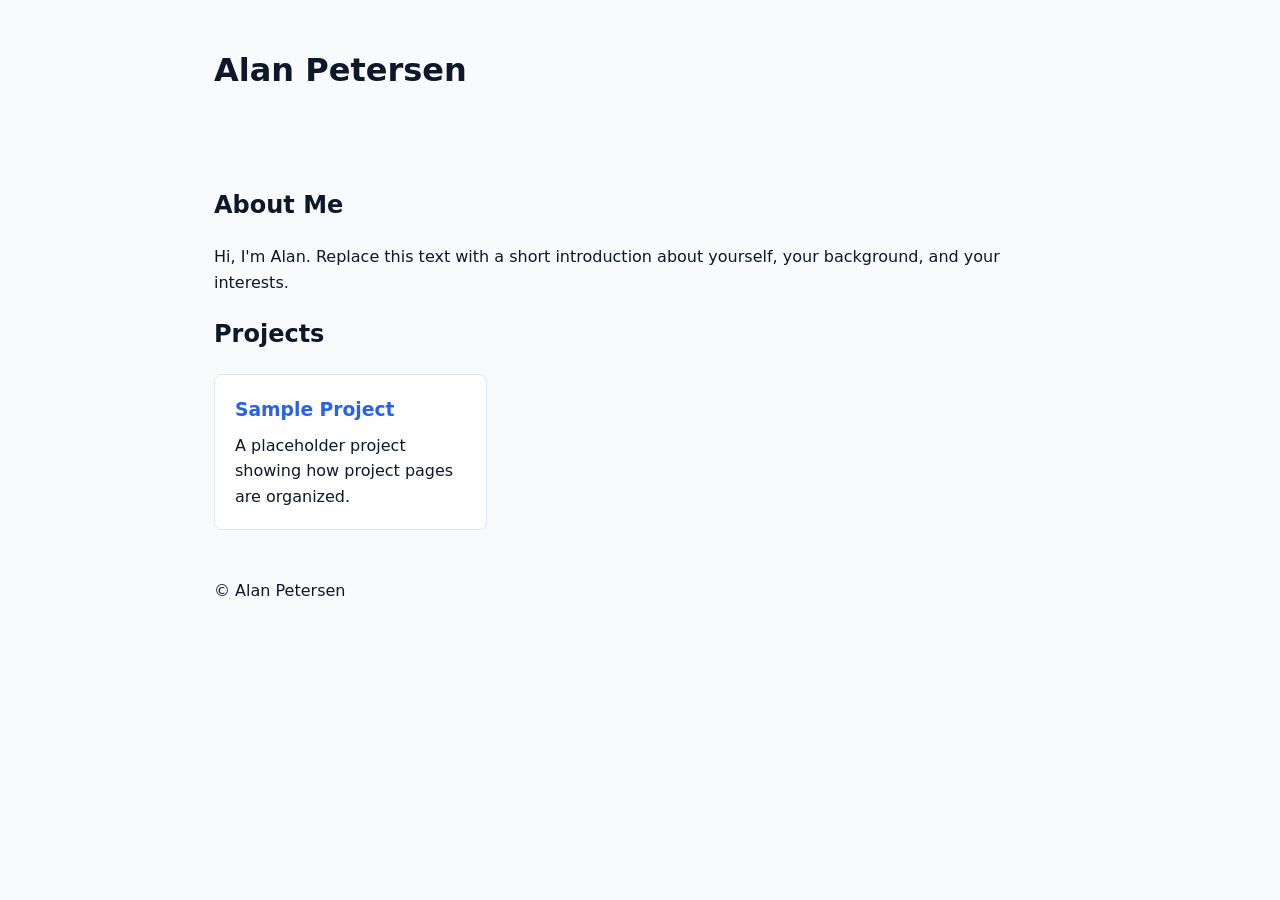
==== index.html @ d10ccbbb "Apply remaining changes Co-authored-by: alanpetersen <5090267+alanpetersen@users.noreply.github.com>" ====
<!DOCTYPE html>
<html lang="en">
<head>
  <meta charset="utf-8">
  <meta name="viewport" content="width=device-width, initial-scale=1">
  <title>Alan Petersen – Portfolio</title>
  <link rel="stylesheet" href="style.css">
</head>
<body>
  <header>
    <h1>Alan Petersen</h1>
  </header>
  <main>
    <section id="about">
      <h2>About Me</h2>
      <p>Hi, I'm Alan. Replace this text with a short introduction about yourself, your background, and your interests.</p>
    </section>
    <section id="projects">
      <h2>Projects</h2>
      <div class="tiles">
        <a class="tile" href="projects/sample/">
          <h3>Sample Project</h3>
          <p>A placeholder project showing how project pages are organized.</p>
        </a>
        <!-- Add a new tile here for each directory created under projects/ -->
      </div>
    </section>
  </main>
  <footer>&copy; Alan Petersen</footer>
</body>
</html>
---- style.css ----
:root { --accent: #2563eb; --bg: #f8fafc; --fg: #0f172a; }
* { box-sizing: border-box; }
body { margin: 0; font-family: system-ui, sans-serif; background: var(--bg); color: var(--fg); line-height: 1.6; }
header, main, footer { max-width: 900px; margin: 0 auto; padding: 1.5rem; }
a { color: var(--accent); }
.tiles { display: grid; grid-template-columns: repeat(auto-fill, minmax(240px, 1fr)); gap: 1rem; }
.tile { display: block; padding: 1.25rem; background: #fff; border: 1px solid #e2e8f0; border-radius: 8px; text-decoration: none; color: inherit; transition: transform .15s, box-shadow .15s; }
.tile:hover, .tile:focus { transform: translateY(-2px); box-shadow: 0 4px 12px rgba(0,0,0,.1); }
.tile h3 { margin: 0 0 .5rem; color: var(--accent); }
.tile p { margin: 0; }
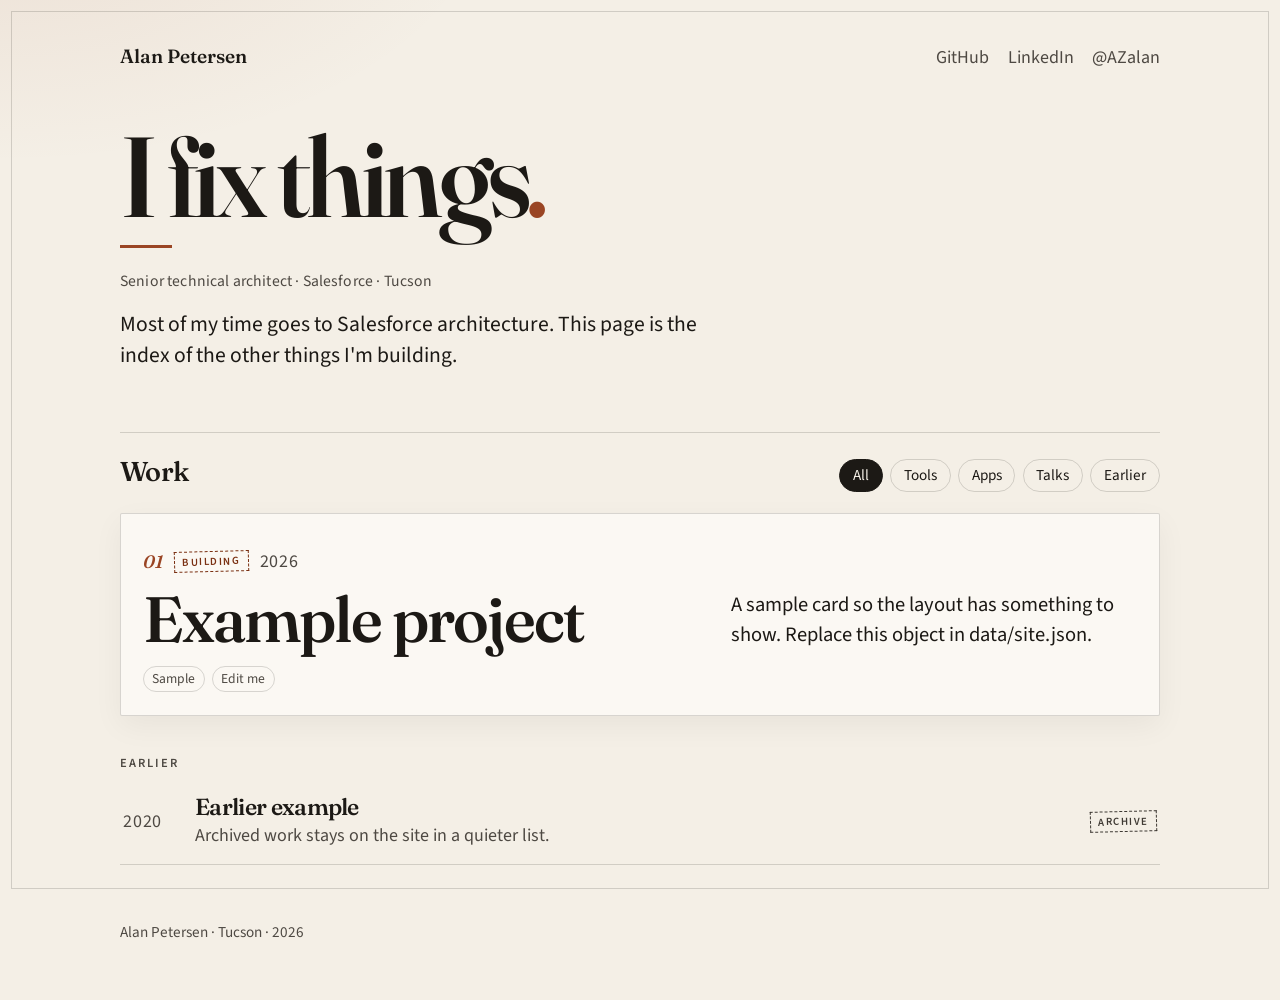
==== commit 14fcab15: "updates to the site" ====
--- a/index.html
+++ b/index.html
@@ -3,29 +3,32 @@
 <head>
   <meta charset="utf-8">
   <meta name="viewport" content="width=device-width, initial-scale=1">
-  <title>Alan Petersen – Portfolio</title>
+  <title>Alan Petersen</title>
+  <meta name="description" content="Alan Petersen. I fix things.">
+  <meta property="og:title" content="Alan Petersen">
+  <meta property="og:description" content="I fix things.">
+  <meta property="og:type" content="website">
+  <meta name="theme-color" content="#f4efe6" media="(prefers-color-scheme: light)">
+  <meta name="theme-color" content="#141210" media="(prefers-color-scheme: dark)">
+  <link rel="icon" href="favicon.svg" type="image/svg+xml">
+  <link rel="preconnect" href="https://fonts.googleapis.com">
+  <link rel="preconnect" href="https://fonts.gstatic.com" crossorigin>
+  <link href="https://fonts.googleapis.com/css2?family=Fraunces:ital,opsz,wght@0,9..144,560;0,9..144,640;1,9..144,560&family=Source+Sans+3:ital,wght@0,400;0,600;1,400&display=swap" rel="stylesheet">
   <link rel="stylesheet" href="style.css">
 </head>
 <body>
-  <header>
-    <h1>Alan Petersen</h1>
-  </header>
-  <main>
-    <section id="about">
-      <h2>About Me</h2>
-      <p>Hi, I'm Alan. Replace this text with a short introduction about yourself, your background, and your interests.</p>
-    </section>
-    <section id="projects">
-      <h2>Projects</h2>
-      <div class="tiles">
-        <a class="tile" href="projects/sample/">
-          <h3>Sample Project</h3>
-          <p>A placeholder project showing how project pages are organized.</p>
-        </a>
-        <!-- Add a new tile here for each directory created under projects/ -->
-      </div>
-    </section>
-  </main>
-  <footer>&copy; Alan Petersen</footer>
+  <a class="skip" href="#content">Skip to content</a>
+  <div class="frame" aria-hidden="true"></div>
+  <div class="page">
+    <header class="masthead"></header>
+    <main id="content">
+      <p class="loading">Loading…</p>
+    </main>
+    <footer></footer>
+  </div>
+  <noscript>
+    <p class="noscript">This page reads <code>data/site.json</code>. Enable JavaScript to see it.</p>
+  </noscript>
+  <script src="site.js" defer></script>
 </body>
 </html>
--- a/style.css
+++ b/style.css
@@ -1,10 +1,487 @@
-:root { --accent: #2563eb; --bg: #f8fafc; --fg: #0f172a; }
+:root {
+  --bg: #f4efe6;
+  --bg-raised: #fbf8f3;
+  --ink: #1c1915;
+  --ink-soft: #4e4943;
+  --line: rgba(28, 25, 21, 0.16);
+  --copper: #9a4524;
+  --copper-deep: #7a3012;
+  --stamp-building: #7a3012;
+  --stamp-shipped: #1e5a3a;
+  --stamp-talk: #1c1915;
+  --stamp-archive: #3f3a34;
+  --serif: "Fraunces", "Iowan Old Style", Palatino, Georgia, serif;
+  --sans: "Source Sans 3", "Source Sans Pro", system-ui, sans-serif;
+  --shadow: 0 10px 30px rgba(28, 25, 21, 0.05);
+  color-scheme: light;
+}
+
+@media (prefers-color-scheme: dark) {
+  :root {
+    --bg: #141210;
+    --bg-raised: #1e1b17;
+    --ink: #f3efe6;
+    --ink-soft: #c9c0b4;
+    --line: rgba(243, 239, 230, 0.16);
+    --copper: #e08a62;
+    --copper-deep: #f0a27a;
+    --stamp-building: #f0a27a;
+    --stamp-shipped: #8dcead;
+    --stamp-talk: #f3efe6;
+    --stamp-archive: #c9c0b4;
+    --shadow: 0 10px 30px rgba(0, 0, 0, 0.28);
+    color-scheme: dark;
+  }
+}
+
 * { box-sizing: border-box; }
-body { margin: 0; font-family: system-ui, sans-serif; background: var(--bg); color: var(--fg); line-height: 1.6; }
-header, main, footer { max-width: 900px; margin: 0 auto; padding: 1.5rem; }
-a { color: var(--accent); }
-.tiles { display: grid; grid-template-columns: repeat(auto-fill, minmax(240px, 1fr)); gap: 1rem; }
-.tile { display: block; padding: 1.25rem; background: #fff; border: 1px solid #e2e8f0; border-radius: 8px; text-decoration: none; color: inherit; transition: transform .15s, box-shadow .15s; }
-.tile:hover, .tile:focus { transform: translateY(-2px); box-shadow: 0 4px 12px rgba(0,0,0,.1); }
-.tile h3 { margin: 0 0 .5rem; color: var(--accent); }
-.tile p { margin: 0; }
+
+html { scroll-behavior: auto; }
+
+body {
+  margin: 0;
+  min-height: 100vh;
+  font-family: var(--sans);
+  font-size: 1.125rem;
+  line-height: 1.5;
+  color: var(--ink);
+  background:
+    radial-gradient(900px 480px at 0% -10%, rgba(154, 69, 36, 0.09), transparent 55%),
+    var(--bg);
+}
+
+::selection {
+  background: rgba(154, 69, 36, 0.22);
+  color: var(--ink);
+}
+
+:focus-visible {
+  outline: 2px solid var(--copper);
+  outline-offset: 3px;
+}
+
+.skip {
+  position: absolute;
+  left: 1rem;
+  top: -4rem;
+  z-index: 30;
+  background: var(--bg-raised);
+  color: var(--ink);
+  padding: 0.4rem 0.7rem;
+}
+
+.skip:focus { top: 1rem; }
+
+.frame {
+  position: fixed;
+  inset: 0.7rem;
+  border: 1px solid var(--line);
+  pointer-events: none;
+  z-index: 20;
+}
+
+.page {
+  width: min(1040px, calc(100% - 3rem));
+  margin: 0 auto;
+  padding: 2.6rem 0 3.5rem;
+  min-height: 100vh;
+  display: flex;
+  flex-direction: column;
+}
+
+main { flex: 1; }
+
+.masthead {
+  display: flex;
+  justify-content: space-between;
+  align-items: baseline;
+  gap: 1.5rem;
+  margin-bottom: 3.5rem;
+}
+
+.name {
+  font-family: var(--serif);
+  font-size: 1.2rem;
+  font-weight: 560;
+  color: inherit;
+  text-decoration: none;
+}
+
+.links {
+  display: flex;
+  flex-wrap: wrap;
+  gap: 0.35rem 1.15rem;
+}
+
+.links a {
+  color: var(--ink-soft);
+  text-decoration: none;
+}
+
+.links a:hover { color: var(--copper-deep); }
+
+.headline {
+  margin: 0 0 1.35rem;
+  font-family: var(--serif);
+  font-weight: 560;
+  font-size: clamp(3.6rem, 9vw, 7.1rem);
+  letter-spacing: -0.04em;
+  line-height: 0.88;
+  text-wrap: balance;
+}
+
+.headline::after {
+  content: "";
+  display: block;
+  width: 3.25rem;
+  height: 3px;
+  margin-top: 1.15rem;
+  background: var(--copper);
+}
+
+.dot { color: var(--copper); }
+
+.meta {
+  margin: 0 0 1rem;
+  color: var(--ink-soft);
+  font-size: 0.98rem;
+  letter-spacing: 0.01em;
+}
+
+.summary {
+  margin: 0;
+  max-width: 38rem;
+  font-size: 1.35rem;
+  line-height: 1.45;
+  text-wrap: pretty;
+}
+
+.work-head {
+  display: flex;
+  justify-content: space-between;
+  align-items: flex-end;
+  gap: 1rem 1.5rem;
+  margin: 3.75rem 0 1.35rem;
+  padding-top: 1.15rem;
+  border-top: 1px solid var(--line);
+}
+
+.work-title {
+  margin: 0;
+  font-family: var(--serif);
+  font-weight: 560;
+  font-size: 1.7rem;
+  letter-spacing: -0.02em;
+}
+
+.filters {
+  display: flex;
+  flex-wrap: wrap;
+  gap: 0.45rem;
+}
+
+.filter {
+  appearance: none;
+  border: 1px solid var(--line);
+  background: transparent;
+  color: var(--ink);
+  font: inherit;
+  font-size: 0.95rem;
+  line-height: 1;
+  padding: 0.5rem 0.8rem;
+  border-radius: 999px;
+  cursor: pointer;
+}
+
+.filter:hover { border-color: var(--copper); }
+
+.filter[aria-pressed="true"] {
+  background: var(--ink);
+  border-color: var(--ink);
+  color: var(--bg);
+}
+
+.grid {
+  display: grid;
+  grid-template-columns: repeat(auto-fit, minmax(min(100%, 280px), 1fr));
+  gap: 1rem;
+}
+
+.card {
+  display: flex;
+  flex-direction: column;
+  align-items: flex-start;
+  gap: 0.75rem;
+  min-height: 100%;
+  padding: 1.25rem 1.35rem 1.4rem;
+  background: var(--bg-raised);
+  color: inherit;
+  text-decoration: none;
+  border: 1px solid var(--line);
+  border-radius: 2px;
+  box-shadow: var(--shadow);
+  overflow: hidden;
+  transition: border-color 0.15s ease, transform 0.15s ease;
+}
+
+.card.featured { grid-column: 1 / -1; }
+
+@media (min-width: 800px) {
+  .card.featured {
+    display: grid;
+    grid-template-columns: minmax(0, 1.35fr) minmax(0, 1fr);
+    grid-template-areas:
+      "image image"
+      "meta meta"
+      "title summary"
+      "tags tags";
+    column-gap: 2.5rem;
+    row-gap: 0.85rem;
+    align-items: end;
+  }
+
+  .card.featured .card-image { grid-area: image; }
+  .card.featured .card-meta { grid-area: meta; }
+  .card.featured h3 { grid-area: title; }
+  .card.featured .card-summary { grid-area: summary; }
+  .card.featured .tags { grid-area: tags; margin-top: 0.2rem; }
+}
+
+.card:hover { border-color: var(--copper); }
+
+.card-image {
+  width: calc(100% + 2.7rem);
+  margin: -1.25rem -1.35rem 0.15rem;
+  aspect-ratio: 16 / 9;
+  object-fit: cover;
+  display: block;
+}
+
+.card-meta,
+.kicker {
+  display: flex;
+  flex-wrap: wrap;
+  align-items: center;
+  gap: 0.7rem;
+  margin: 0;
+}
+
+.num {
+  font-family: var(--serif);
+  font-style: italic;
+  font-weight: 560;
+  color: var(--copper);
+}
+
+.year {
+  color: var(--ink-soft);
+  font-variant-numeric: tabular-nums;
+  letter-spacing: 0.04em;
+}
+
+.stamp {
+  display: inline-block;
+  padding: 0.18rem 0.45rem;
+  border: 1px dashed currentColor;
+  color: var(--stamp-archive);
+  font-size: 0.68rem;
+  font-weight: 600;
+  letter-spacing: 0.14em;
+  line-height: 1.2;
+  text-transform: uppercase;
+  transform: rotate(-1.5deg);
+}
+
+.stamp[data-status="building"] { color: var(--stamp-building); }
+.stamp[data-status="shipped"] { color: var(--stamp-shipped); }
+.stamp[data-status="talk"] { color: var(--stamp-talk); }
+.stamp[data-status="archive"] { color: var(--stamp-archive); }
+
+.card h3,
+.row-title,
+.detail h2 {
+  font-family: var(--serif);
+  font-weight: 560;
+  letter-spacing: -0.03em;
+}
+
+.card h3 {
+  margin: 0;
+  font-size: 1.85rem;
+  line-height: 1.05;
+}
+
+.card.featured h3 {
+  font-size: clamp(2.5rem, 5vw, 4.15rem);
+  line-height: 0.95;
+}
+
+.card-summary {
+  margin: 0;
+  color: var(--ink-soft);
+}
+
+.card.featured .card-summary {
+  max-width: 38rem;
+  color: var(--ink);
+  font-size: 1.28rem;
+  line-height: 1.45;
+}
+
+.card .tags { margin-top: auto; }
+
+.tags {
+  display: flex;
+  flex-wrap: wrap;
+  gap: 0.4rem;
+  margin: 0.2rem 0 0;
+  padding: 0;
+  list-style: none;
+}
+
+.tags li {
+  padding: 0.12rem 0.55rem;
+  border: 1px solid var(--line);
+  border-radius: 999px;
+  color: var(--ink-soft);
+  font-size: 0.85rem;
+}
+
+.section-label {
+  margin: 2.4rem 0 0.35rem;
+  color: var(--ink-soft);
+  font-size: 0.78rem;
+  font-weight: 600;
+  letter-spacing: 0.16em;
+  text-transform: uppercase;
+}
+
+.rows { display: flex; flex-direction: column; }
+
+.row {
+  display: grid;
+  grid-template-columns: 3.4rem minmax(0, 1fr) auto;
+  gap: 0.35rem 1.1rem;
+  align-items: center;
+  padding: 0.95rem 0.2rem;
+  border-bottom: 1px solid var(--line);
+  color: inherit;
+  text-decoration: none;
+}
+
+.row:hover .row-title { color: var(--copper-deep); }
+
+.row-body {
+  display: flex;
+  flex-direction: column;
+  gap: 0.1rem;
+  min-width: 0;
+}
+
+.row-title { font-size: 1.45rem; line-height: 1.15; }
+
+.row-summary { color: var(--ink-soft); }
+
+.empty,
+.loading,
+.error {
+  margin: 0.5rem 0 0;
+  color: var(--ink-soft);
+}
+
+.detail { padding-top: 0.4rem; }
+
+.detail-inner { max-width: 46rem; }
+
+.back {
+  display: inline-flex;
+  align-items: center;
+  gap: 0.4rem;
+  margin-bottom: 1.6rem;
+  color: var(--ink-soft);
+  text-decoration: none;
+}
+
+.back::before { content: "←"; }
+
+.back:hover { color: var(--copper-deep); }
+
+.detail h2 {
+  margin: 0.55rem 0 1.2rem;
+  font-size: clamp(2.7rem, 6vw, 4.8rem);
+  line-height: 0.94;
+  text-wrap: balance;
+}
+
+.detail-image {
+  display: block;
+  width: 100%;
+  max-height: 440px;
+  margin: 0 0 1.4rem;
+  object-fit: cover;
+  border: 1px solid var(--line);
+}
+
+.prose {
+  max-width: 40rem;
+  font-size: 1.22rem;
+  text-wrap: pretty;
+}
+
+.prose p { margin: 0 0 1rem; }
+
+.detail .tags { margin-top: 0.6rem; }
+
+.detail-links {
+  display: flex;
+  flex-wrap: wrap;
+  gap: 0.8rem 1.4rem;
+  margin-top: 1.6rem;
+}
+
+.detail-links a {
+  color: var(--ink);
+  text-underline-offset: 0.18em;
+}
+
+.detail-links a.external::after { content: " ↗"; }
+
+footer {
+  margin-top: auto;
+  padding-top: 3.5rem;
+  color: var(--ink-soft);
+  font-size: 0.95rem;
+}
+
+footer p { margin: 0; }
+
+.noscript {
+  width: min(1040px, calc(100% - 3rem));
+  margin: 1rem auto;
+}
+
+@media (max-width: 700px) {
+  .frame { inset: 0.45rem; }
+  .page { width: min(1040px, calc(100% - 1.8rem)); padding-top: 1.8rem; }
+  .masthead {
+    flex-direction: column;
+    align-items: flex-start;
+    gap: 0.7rem;
+    margin-bottom: 2.4rem;
+  }
+  .headline { font-size: 3.35rem; }
+  .summary { font-size: 1.15rem; }
+  .work-head {
+    flex-direction: column;
+    align-items: flex-start;
+    margin-top: 2.6rem;
+  }
+  .row { grid-template-columns: 3.2rem minmax(0, 1fr); }
+  .row .stamp { grid-column: 2; justify-self: start; }
+}
+
+@media (prefers-reduced-motion: reduce) {
+  .card,
+  .stamp { transition: none; transform: none; }
+  .stamp { transform: none; }
+}
